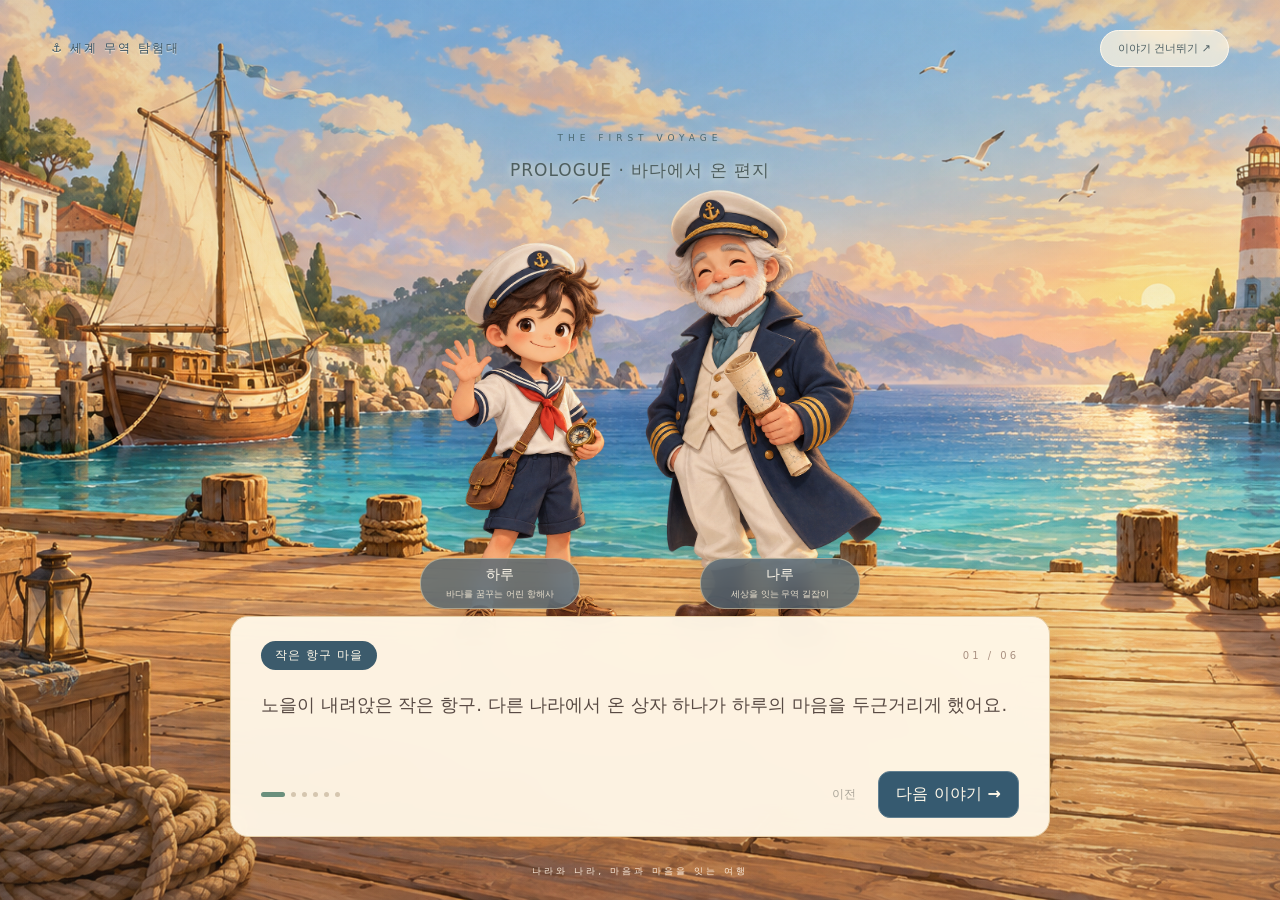
==== play.html @ 8972c456 "Add playable storybook trade exploration game" ====
<!doctype html>
<html lang="ko"><head>
<!-- Bundled Three.js license:
The MIT License

Copyright © 2010-2021 three.js authors

Permission is hereby granted, free of charge, to any person obtaining a copy
of this software and associated documentation files (the "Software"), to deal
in the Software without restriction, including without limitation the rights
to use, copy, modify, merge, publish, distribute, sublicense, and/or sell
copies of the Software, and to permit persons to whom the Software is
furnished to do so, subject to the following conditions:

The above copyright notice and this permission notice shall be included in
all copies or substantial portions of the Software.

THE SOFTWARE IS PROVIDED "AS IS", WITHOUT WARRANTY OF ANY KIND, EXPRESS OR
IMPLIED, INCLUDING BUT NOT LIMITED TO THE WARRANTIES OF MERCHANTABILITY,
FITNESS FOR A PARTICULAR PURPOSE AND NONINFRINGEMENT. IN NO EVENT SHALL THE
AUTHORS OR COPYRIGHT HOLDERS BE LIABLE FOR ANY CLAIM, DAMAGES OR OTHER
LIABILITY, WHETHER IN AN ACTION OF CONTRACT, TORT OR OTHERWISE, ARISING FROM,
OUT OF OR IN CONNECTION WITH THE SOFTWARE OR THE USE OR OTHER DEALINGS IN
THE SOFTWARE.

--><meta charset="utf-8"><meta name="viewport" content="width=device-width,initial-scale=1,viewport-fit=cover"><meta name="theme-color" content="#087f98"><link rel="icon" href="data:image/svg+xml,%3Csvg xmlns=%27http://www.w3.org/2000/svg%27 viewBox=%270 0 64 64%27%3E%3Ctext y=%2750%27 font-size=%2750%27%3E⛵%3C/text%3E%3C/svg%3E"><title>무역왕의 항해: 세계 무역 탐험대</title><style>
:root{font-family:'Apple SD Gothic Neo','Malgun Gothic',system-ui,sans-serif;color:#173e47;font-synthesis:none}*{box-sizing:border-box}body{margin:0;background:#168eaa;overflow:hidden}button,a{-webkit-tap-highlight-color:transparent}button{font:inherit;cursor:pointer;border:0;border-radius:12px;padding:12px 17px;background:#e8f3ef;color:#234e52;font-weight:700;transition:transform .15s,background .15s}button:hover{background:#d5eae3;transform:translateY(-1px)}button:focus-visible,a:focus-visible{outline:3px solid #e59b25;outline-offset:3px}button:disabled{opacity:.55;cursor:default}#sea{position:fixed;inset:0;width:100%;height:100%;touch-action:none}header{position:fixed;top:22px;left:28px;right:28px;display:flex;align-items:center;justify-content:space-between;gap:16px;pointer-events:none}header>*{pointer-events:auto}.brand{display:flex;gap:12px;align-items:center;text-decoration:none;color:#fff;font-size:30px;font-weight:900;text-shadow:0 2px 8px #13667c55}.brand>span{font-size:23px}.brand small{display:block;font-size:11px;letter-spacing:3px;margin-top:3px;font-weight:500}.stats{display:flex;gap:30px;background:#fffdf1f2;padding:12px 28px;border-radius:18px;box-shadow:0 6px 0 #07657a20}.stats>span{font-size:19px;white-space:nowrap}.stats small{display:block;font-size:10px;color:#6d898c;text-align:right;margin-top:3px}#menu{background:#fffdf1;font-size:21px}.map-panel{position:fixed;right:28px;top:112px;background:#fffdf1ed;padding:16px;border-radius:18px;box-shadow:0 5px 20px #07516d15;width:252px}.map-panel>div{display:flex;justify-content:space-between;align-items:center;font-size:12px}.map-panel span{font-size:8px;color:#819595;letter-spacing:1px}.map-panel canvas{display:block;border-radius:10px;margin:12px 0 9px;width:100%;background:#b5e3df}.map-panel small{font-size:10px;color:#78918f}.quest{position:fixed;left:28px;bottom:92px;width:275px;background:#fffdf1f2;border-radius:18px;padding:22px;box-shadow:0 6px 0 #07657a20}.eyebrow{font-size:9px;letter-spacing:1.5px;font-weight:800;color:#63877e}.quest h2{font-size:19px;margin:12px 0 8px}.quest p{font-size:12px;line-height:1.8;color:#627b7c;margin:0 0 14px}.quest button{background:transparent;padding:0;font-size:11px;color:#157b70}.bottom-hint{position:fixed;bottom:27px;left:30px;color:#fffdeb;font-size:12px;letter-spacing:1px}.bottom-hint span{display:block;font-size:10px;opacity:.75;margin-top:5px;letter-spacing:0}#joystick{position:fixed;bottom:35px;right:44px;width:112px;height:112px;border:2px solid #ffffff88;border-radius:50%;background:#effffb20;touch-action:none;box-shadow:inset 0 0 0 12px #ffffff0a}#stick{position:absolute;left:33px;top:33px;width:42px;height:42px;border-radius:50%;background:#fff9dfbb;box-shadow:0 4px 12px #07516d33;pointer-events:none}#dock{position:fixed;bottom:32px;left:50%;transform:translateX(-50%);padding:16px 25px;background:#fffdf2;border:1px solid #fff;border-radius:18px;text-align:center;min-width:280px;box-shadow:0 8px 25px #17465830}#dock-title{font-size:17px;font-weight:800}#dock p{font-size:11px;color:#6b8381;margin:7px 0 12px}.primary{background:#117d70;color:white}.primary:hover{background:#09695e}dialog{border:0;border-radius:25px;background:#fffdf5;color:#23444b;width:min(720px,94vw);max-height:90dvh;padding:36px;box-shadow:0 30px 100px #12364250}dialog::backdrop{background:#073f54a8;backdrop-filter:blur(7px)}.close{position:absolute;right:14px;top:12px;background:transparent;font-size:26px;padding:3px 12px}.modal-kicker{font-size:10px;color:#208477;letter-spacing:2px;font-weight:800}h1{font-size:31px;line-height:1.4;margin:12px 0}dialog h2{font-size:25px;margin:13px 0}dialog p{font-size:14px;line-height:1.8;color:#61797a}.npc{padding:16px;background:#eaf2e5;border-radius:14px;margin:18px 0;display:flex;gap:14px;align-items:center}.npc .avatar{font-size:34px}.npc p{margin:0;font-size:13px}.choices{display:grid;gap:9px;margin:20px 0}.choices button{text-align:left;background:#f0f0e5;border:2px solid transparent;padding:15px}.choices button:hover{border-color:#2d9c88}.hint{min-height:26px;color:#a96a20;font-size:13px;line-height:1.7;margin:12px 0}.reward{font-size:55px;text-align:center;margin:20px}.success{text-align:center}.success h2{font-size:28px}.summary{padding:20px;background:#e6f1df;border-radius:15px;line-height:1.9;font-size:15px}.island-list{display:grid;grid-template-columns:1fr 1fr;gap:12px}.island-card{padding:15px;background:#f0f1e6;border-radius:13px}.island-card h3{font-size:14px;margin:7px 0}.island-card p{font-size:11px;margin:6px 0}.tag{font-size:10px;color:#177867}.warehouse-row{display:grid;grid-template-columns:1fr 1fr;gap:12px;margin:18px 0}.warehouse{border:2px dashed #b4cabc;min-height:140px;padding:14px;border-radius:13px;background:#eef5e8;text-align:center}.warehouse.over{border-color:#df9c35;background:#fff0c8}.warehouse small{display:block;margin:5px;color:#61797a}.goods{display:flex;flex-wrap:wrap;gap:8px;margin:12px 0}.good{padding:12px;background:#fff;border:1px solid #d9dfd4;box-shadow:0 3px 0 #cbd8c8;touch-action:none;font-size:12px}.good.selected{outline:3px solid #dcac47}.placed{font-size:11px;background:white;margin:6px 0;padding:7px;border-radius:6px}.trade-row{display:grid;grid-template-columns:1fr 1fr;gap:10px;margin:12px 0}.trade-row label{font-size:13px;padding:12px;background:#eef2e8;border-radius:10px}.trade-row select{width:100%;margin-top:9px;padding:10px;font:inherit;font-size:12px;border:1px solid #c9d7c8;border-radius:8px;background:white;color:#23444b}.shop-row{display:flex;justify-content:space-between;align-items:center;padding:14px 0;border-bottom:1px solid #dce5d6;gap:12px}.shop-row p{margin:4px 0;font-size:12px}.settings{display:flex;gap:8px;flex-wrap:wrap;margin-top:18px}#toast{position:fixed;left:50%;top:110px;transform:translateX(-50%) translateY(-15px);background:#fffdf4;color:#255849;padding:13px 23px;border-radius:30px;font-size:13px;opacity:0;transition:.25s;pointer-events:none;z-index:9;max-width:90vw;text-align:center}#toast.show{opacity:1;transform:translateX(-50%) translateY(0)}.certificate{border:3px double #cfab51;padding:25px;text-align:center}.certificate input{font:inherit;max-width:100%;text-align:center;padding:10px;border:0;border-bottom:1px solid #bcad7d;background:transparent}.certificate h2{font-size:30px;color:#9a772d}#confetti{position:fixed;inset:0;pointer-events:none;z-index:20;overflow:hidden}.confetto{position:absolute;top:-25px;width:9px;height:16px;animation:fall 2.5s ease-in forwards}@keyframes fall{to{transform:translateY(105vh) rotate(720deg)}}.drag-ghost{position:fixed;pointer-events:none;background:#fff5cf;padding:15px;border-radius:10px;z-index:100;box-shadow:0 5px 20px #0003}.tiny{font-size:11px}footer{font-size:11px;color:#72827d;margin-top:20px;line-height:1.8}@media(max-width:740px){header{top:14px;left:14px;right:14px;gap:8px}.brand{font-size:22px;gap:5px}.brand>span{font-size:16px}.brand small{font-size:8px;letter-spacing:1px}.stats{padding:9px 12px;gap:13px;border-radius:13px}.stats>span{font-size:13px}.stats small{font-size:8px}#menu{padding:8px 12px}.map-panel{right:14px;top:88px;width:152px;padding:10px}.map-panel span,.map-panel>small{display:none}.map-panel canvas{margin:9px 0 0}.quest{left:14px;bottom:170px;width:185px;padding:15px}.quest h2{font-size:15px}.quest p{font-size:11px}.eyebrow{font-size:7px}.bottom-hint{left:15px;bottom:24px;max-width:165px;font-size:10px}.bottom-hint span{font-size:9px}#joystick{right:25px;bottom:30px;width:100px;height:100px}#stick{left:27px;top:27px}#dock{bottom:145px;min-width:230px;max-width:90vw;padding:12px 16px}#dock-title{font-size:14px}dialog{padding:27px 20px}h1{font-size:25px}.island-list{grid-template-columns:1fr 1fr}.trade-row{grid-template-columns:1fr}.quest.compact{display:none}}@media(max-width:400px){.stats{gap:8px;padding:8px}.brand>span{font-size:14px}.stats small{display:none}.map-panel{width:130px}.island-list{grid-template-columns:1fr}}@media(max-height:550px){.quest{bottom:65px;padding:12px}.quest p{display:none}.map-panel{top:85px;width:155px}.bottom-hint{bottom:12px}#joystick{bottom:15px}#dock{bottom:15px}dialog{max-height:95dvh}}@media print{body>*{display:none!important}dialog,dialog #modal-content{display:block!important;position:static;width:100%;max-height:none;box-shadow:none}dialog .close,.settings{display:none!important}}

/* Cinematic story, real-time 3D stage and face-to-face island encounters. */
[hidden]{display:none!important}
#world3d{position:fixed;inset:0;width:100%;height:100%;pointer-events:none}
.has-webgl #sea{opacity:0}
body.cinematic>header,body.cinematic>.map-panel,body.cinematic>.quest,body.cinematic>.bottom-hint,body.cinematic>#joystick,body.cinematic>#dock{visibility:hidden}
#story-screen{position:fixed;inset:0;z-index:4;color:#473d3b;background:linear-gradient(180deg,#3c282c18,transparent 50%,#523d4930);overflow:auto}
.story-top{position:absolute;left:4%;right:4%;top:30px;display:flex;justify-content:space-between;align-items:center;gap:10px}
.story-brand{font-size:13px;font-weight:800;letter-spacing:2px;color:#fff7ec;text-shadow:0 2px 5px #8c655b44}
.glass-button{background:#fff6e94a;border:1px solid #fff9df7a;color:#514741;border-radius:30px;font-size:11px;font-weight:500;padding:10px 17px;backdrop-filter:blur(10px)}
.glass-button:hover{background:#fff6e9b3}
.chapter-label{position:absolute;top:14%;left:0;right:0;text-align:center;pointer-events:none}
.chapter-label>span{font-size:9px;letter-spacing:5px;color:#694d4f}.chapter-label h2{font-size:17px;font-weight:500;margin:14px 0;color:#574347;letter-spacing:2px}
.character-names{position:absolute;top:61%;left:50%;transform:translateX(-50%);display:flex;gap:120px;text-align:center;pointer-events:none}
.character-names>span{color:#fff9ec;background:#66535477;padding:7px 20px;border:1px solid #ffedcf66;border-radius:24px;min-width:160px;font-size:14px;backdrop-filter:blur(12px)}
.character-names small{display:block;font-size:9px;margin-top:4px;color:#fff5e7af}.character-names .speaking{background:#526c697e;border-color:#fff1d9}
.story-dialog{position:absolute;bottom:7%;left:50%;transform:translateX(-50%);width:min(820px,88vw);padding:24px 30px 18px;background:#fff8ebed;border:1px solid #fff9e9;border-radius:21px;box-shadow:0 15px 70px #5b3f4633;backdrop-filter:blur(16px)}
.dialog-line{display:flex;justify-content:space-between;align-items:center}.speaker-label{font-size:12px;background:#526f6b;color:#fff9e9;padding:6px 14px;border-radius:20px;letter-spacing:1px}.story-count{font-size:10px;color:#aa9182;letter-spacing:3px}#story-text{font-size:18px;line-height:1.85;min-height:65px;margin:18px 0;color:#594b45;word-break:keep-all}.dialog-bottom{display:flex;align-items:center;justify-content:space-between;gap:8px}.dialog-bottom>div{display:flex;gap:10px}.story-dots{display:flex;gap:6px}.story-dots i{width:5px;height:5px;border-radius:8px;background:#d5c6af}.story-dots i.active{width:24px;background:#6a8f7c}.text-button{font-size:12px;background:transparent;color:#6a6860;padding:9px 12px}.text-button:hover{background:#fffcf055}.story-caption{position:absolute;bottom:2.5%;left:0;right:0;text-align:center;font-size:9px;letter-spacing:3px;color:#ffefdf}
.title-card{position:absolute;top:21%;left:8%;width:460px}.title-kicker{font-size:9px;letter-spacing:4px;color:#82614f;font-weight:700}.title-card h1{font-family:Georgia,'Batang','바탕',serif;font-size:66px;line-height:1.12;color:#394f50;margin:24px 0;text-shadow:0 3px 0 #fff7e344;font-weight:900;letter-spacing:-2px}.title-card h1 em{font-style:normal;font-size:105px;color:#526c62}.title-card h1>span{display:block;font-family:system-ui,sans-serif;font-size:15px;letter-spacing:8px;font-weight:500;margin-top:20px;color:#625e50}.title-card>p{font-size:13px;line-height:1.9;color:#6f6257}.title-start{margin-top:22px;background:#425f58;padding:18px 25px;min-width:260px;border:1px solid #8a9c7b;border-radius:12px;box-shadow:0 8px 20px #5f65552c;font-size:16px;display:flex;justify-content:space-between;align-items:center;gap:50px}.title-start:hover{background:#314f48}.title-start>span{font-size:22px}.title-card>#replay-story{display:block;margin-top:12px;padding-left:0;color:#6e6558;font-size:11px}.title-features{display:flex;gap:20px;margin-top:27px;font-size:10px;color:#75675c}.title-character-tag{position:absolute;right:16%;bottom:18%;text-align:center;color:#fff9e8;font-size:18px;letter-spacing:3px;text-shadow:0 2px 8px #514438}.title-character-tag small{display:block;font-size:9px;letter-spacing:2px;margin-top:7px}.title-footer{position:absolute;bottom:25px;left:4%;right:4%;display:flex;justify-content:space-between;color:#f7ede3;font-size:9px;letter-spacing:1px}.title-chapter{font-size:10px;letter-spacing:2px;color:#fff3df}
dialog.conversation{position:fixed;inset:0 0 0 auto;margin:auto 4vw;width:min(580px,46vw);max-height:86dvh;padding:34px;background:#fff9edee;border:1px solid #fff5df;box-shadow:0 20px 80px #5a414535;backdrop-filter:blur(18px)}
dialog.conversation::backdrop{background:linear-gradient(90deg,#573b3912,transparent 40%,#573b3920);backdrop-filter:none}
dialog.conversation .npc{background:#e9eadc}.npc-avatar{display:none}.conversation-speaker{display:inline-block;margin:24px 0 3px;background:#5e7e71;border-radius:20px;padding:7px 15px;font-size:12px;color:#fff8e5}.spoken-text{font-size:19px!important;line-height:1.9!important;color:#5c5447!important;word-break:keep-all;margin:18px 0 30px}.talk-progress{font-size:10px;letter-spacing:3px;color:#958872;margin:18px 0}.conversation .close{color:#877b69}.conversation h2{color:#415a52}.conversation .primary{background:#496c5b}.conversation .hint{padding:10px 12px;background:#f8efda;border-radius:10px;min-height:0}.conversation .hint:empty{display:none}
.no-webgl #story-screen{background:radial-gradient(ellipse at 70% 30%,#f7d5a6,#d1b3b2 65%,#819ba6)}.no-webgl #story-screen:before{content:'🧒🏻　🧙🏻';position:absolute;top:28%;left:50%;transform:translateX(-50%);font-size:100px;white-space:nowrap}
@media(min-width:1500px){.title-card{top:23%;left:10%}.title-card h1{font-size:78px}.title-card h1 em{font-size:120px}}
@media(max-width:740px),(max-width:1000px) and (orientation:portrait){.story-top{top:20px;left:6%;right:6%}.story-brand{font-size:9px;letter-spacing:1px}.glass-button{font-size:9px;padding:9px 12px}.chapter-label{top:12%}.chapter-label h2{font-size:13px;letter-spacing:.5px}.chapter-label>span{font-size:8px;letter-spacing:3px}.character-names{top:53%;gap:18px}.character-names>span{min-width:125px;padding:6px 9px;font-size:11px}.character-names small{font-size:8px}.story-dialog{bottom:6%;padding:18px 20px;width:91vw;border-radius:18px}#story-text{font-size:15px;min-height:105px;line-height:1.8;margin:15px 0}.speaker-label{font-size:10px;padding:5px 10px}.story-count{font-size:8px;letter-spacing:1px}.dialog-bottom .primary{font-size:12px;padding:11px 14px}.text-button{font-size:10px;padding:8px}.story-caption{font-size:7px;letter-spacing:1px;bottom:2.5%}.title-card{top:12%;left:8%;width:84%;text-align:center}.title-kicker{font-size:7px;letter-spacing:2px}.title-card h1{font-size:37px;margin:14px 0;line-height:1.03}.title-card h1 em{font-size:58px}.title-card h1>span{font-size:11px;letter-spacing:5px;margin-top:11px}.title-card>p{font-size:10px;line-height:1.7;margin:12px 0}.title-start{position:fixed;bottom:13%;left:50%;transform:translateX(-50%);min-width:250px;padding:16px 22px;font-size:14px}.title-start:hover{transform:translateX(-50%)}.title-card>#replay-story{position:fixed;bottom:7%;left:50%;transform:translateX(-50%);margin:0;white-space:nowrap}.title-features{display:none}.title-character-tag{right:0;left:0;bottom:25%;font-size:13px;letter-spacing:2px}.title-character-tag small{font-size:8px;letter-spacing:1px}.title-footer{bottom:16px;left:7%;right:7%;font-size:7px;text-align:center;justify-content:center}.title-footer>span:last-child{display:none}.title-chapter{font-size:8px;letter-spacing:0}dialog.conversation{inset:auto 0 0;margin:0 auto 15px;width:94vw;max-height:57dvh;padding:24px 20px;border-radius:22px}dialog.conversation::backdrop{background:linear-gradient(180deg,transparent 25%,#573b3920);backdrop-filter:none}.conversation .spoken-text{font-size:16px!important;line-height:1.8!important;margin:14px 0 20px}.conversation h2{font-size:20px}.conversation-speaker{margin-top:15px;font-size:10px}.conversation .npc{padding:12px;margin:12px 0}.conversation .npc p{font-size:11px}.conversation h3{font-size:14px}.conversation .choices{margin:13px 0;gap:7px}.conversation .choices button{font-size:12px;padding:12px}.conversation .warehouse{padding:10px;min-height:110px}.conversation .good{font-size:11px;padding:10px}.conversation .warehouse-row{margin:12px 0;gap:8px}.conversation .trade-row label{font-size:11px;padding:9px}.conversation .trade-row select{font-size:11px;padding:8px}.conversation .trade-row{gap:7px}.conversation .summary{font-size:13px;padding:15px}.conversation .reward{font-size:38px;margin:10px}.conversation .hint{font-size:11px}}
@media(max-height:550px){.story-top{top:12px}.chapter-label{top:17%}.chapter-label h2{font-size:11px;margin:8px 0}.character-names{display:none}.story-dialog{bottom:4%;padding:12px 20px;width:80vw}#story-text{font-size:13px;min-height:40px;margin:10px 0}.story-caption{display:none}.title-card{top:17%;left:6%;text-align:left;width:46%}.title-card h1{font-size:34px;margin:12px 0}.title-card h1 em{font-size:50px}.title-card h1>span{font-size:9px;letter-spacing:4px}.title-card>p{font-size:10px}.title-start{position:static;transform:none;min-width:210px;padding:12px 17px;font-size:12px;margin-top:12px}.title-start:hover{transform:none}.title-card>#replay-story{position:static;transform:none;font-size:9px;margin-top:8px}.title-character-tag{left:auto;right:17%;bottom:15%;font-size:12px}.title-footer{bottom:12px;font-size:7px}.title-features{display:none}dialog.conversation{inset:0 0 0 auto;width:49vw;margin:auto 2vw;max-height:94dvh;padding:23px 17px}.conversation .spoken-text{font-size:14px!important}.conversation h2{font-size:19px}.conversation .npc{margin:10px 0;padding:10px}.conversation p{font-size:12px}.conversation .choices{margin:10px 0}.conversation .choices button{padding:10px;font-size:11px}.conversation .trade-row{grid-template-columns:1fr}.conversation .close{top:4px;right:4px}}
body[data-scene="encounter"]>header,body[data-scene="encounter"]>.map-panel,body[data-scene="encounter"]>.quest,body[data-scene="encounter"]>.bottom-hint,body[data-scene="encounter"]>#joystick,body[data-scene="encounter"]>#dock{visibility:hidden}
@media(max-width:740px) and (min-height:551px),(max-width:1000px) and (orientation:portrait){.title-card>p{display:none}}

/* Unified painted nautical art direction: warm paper, sea blue and terracotta. */
:root{--ink:#314b5b;--navy:#34536a;--paper:#fff6e5;--coral:#bd7155}
#storybook-scene{position:fixed;inset:0;z-index:1;background:#c3dedb url('[data-uri]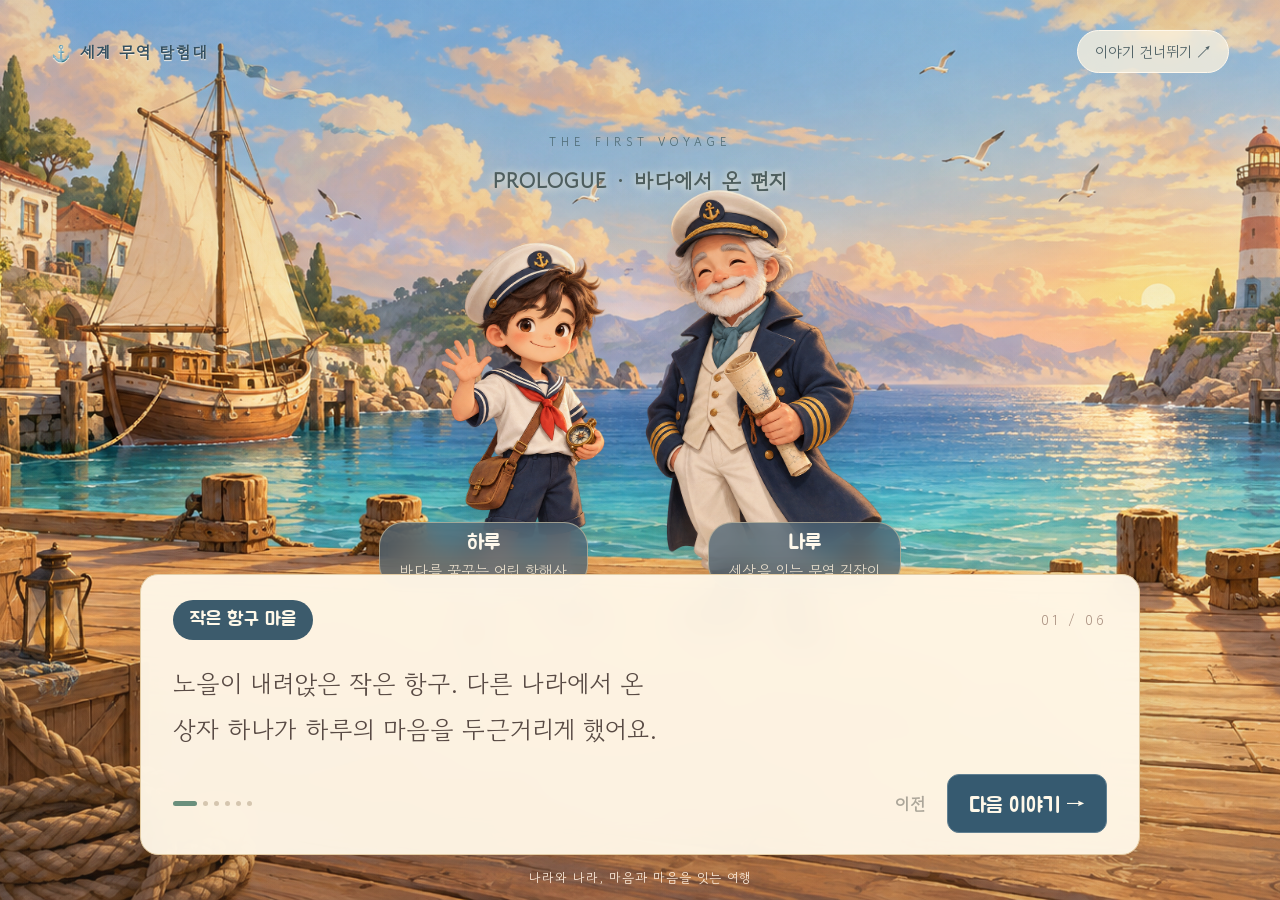
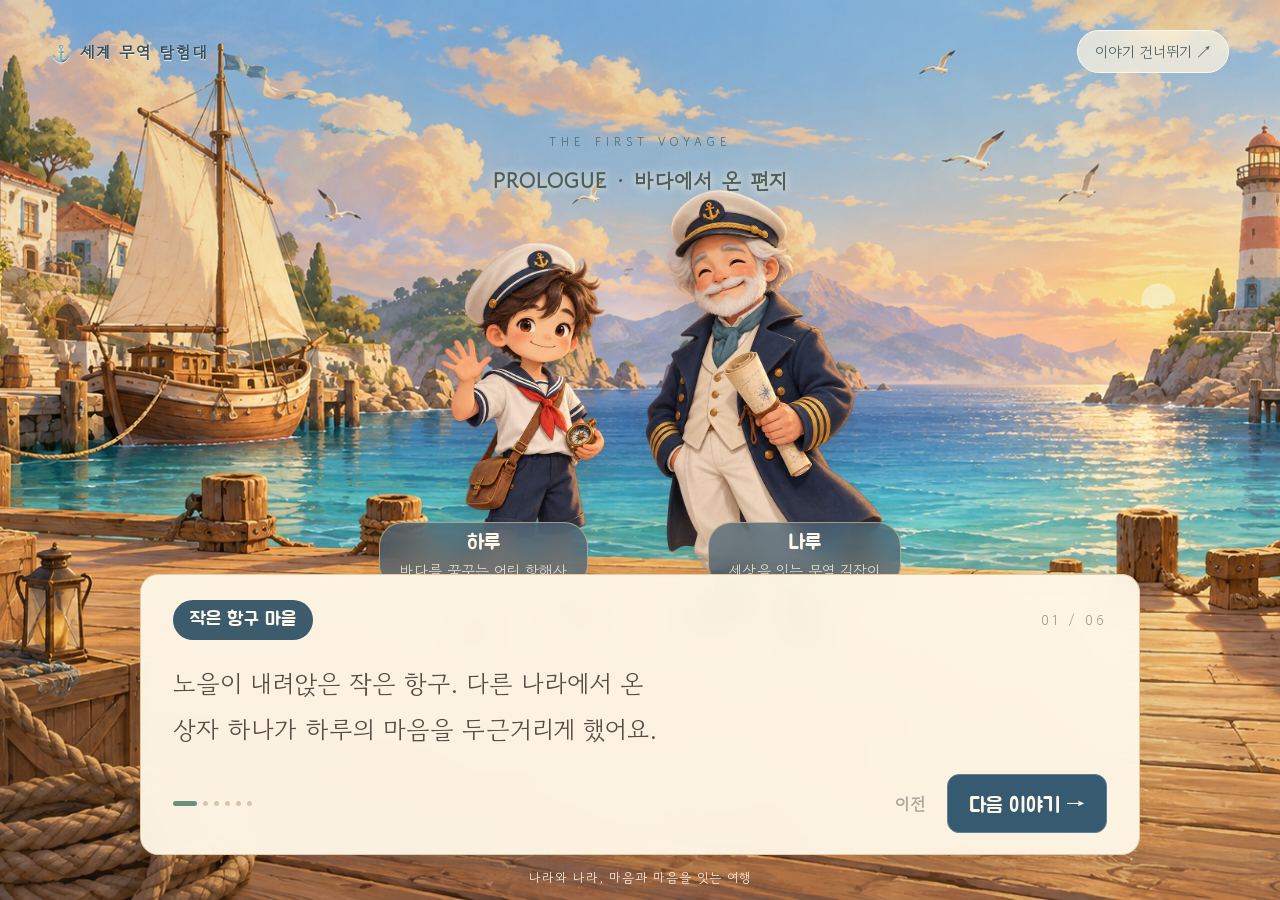
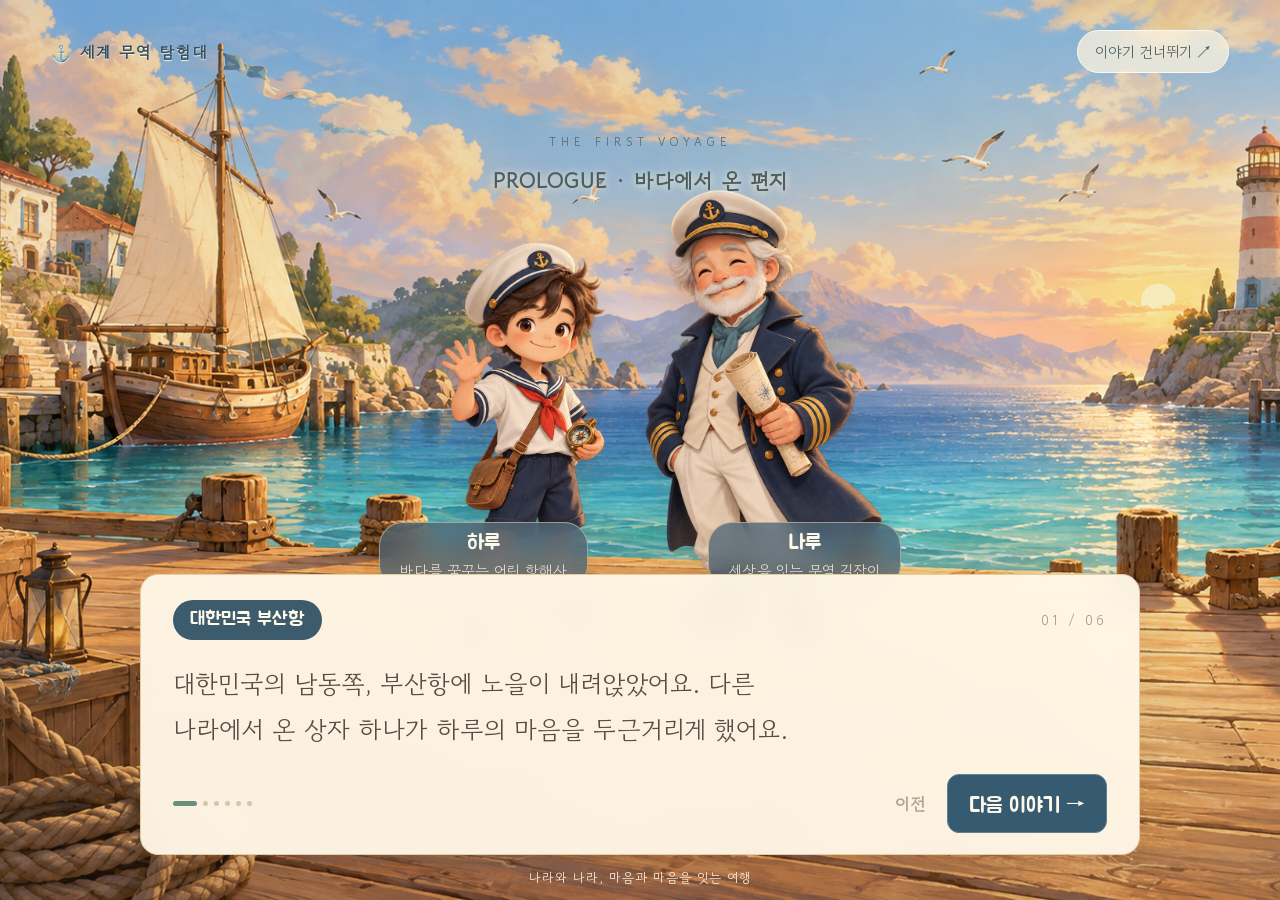
